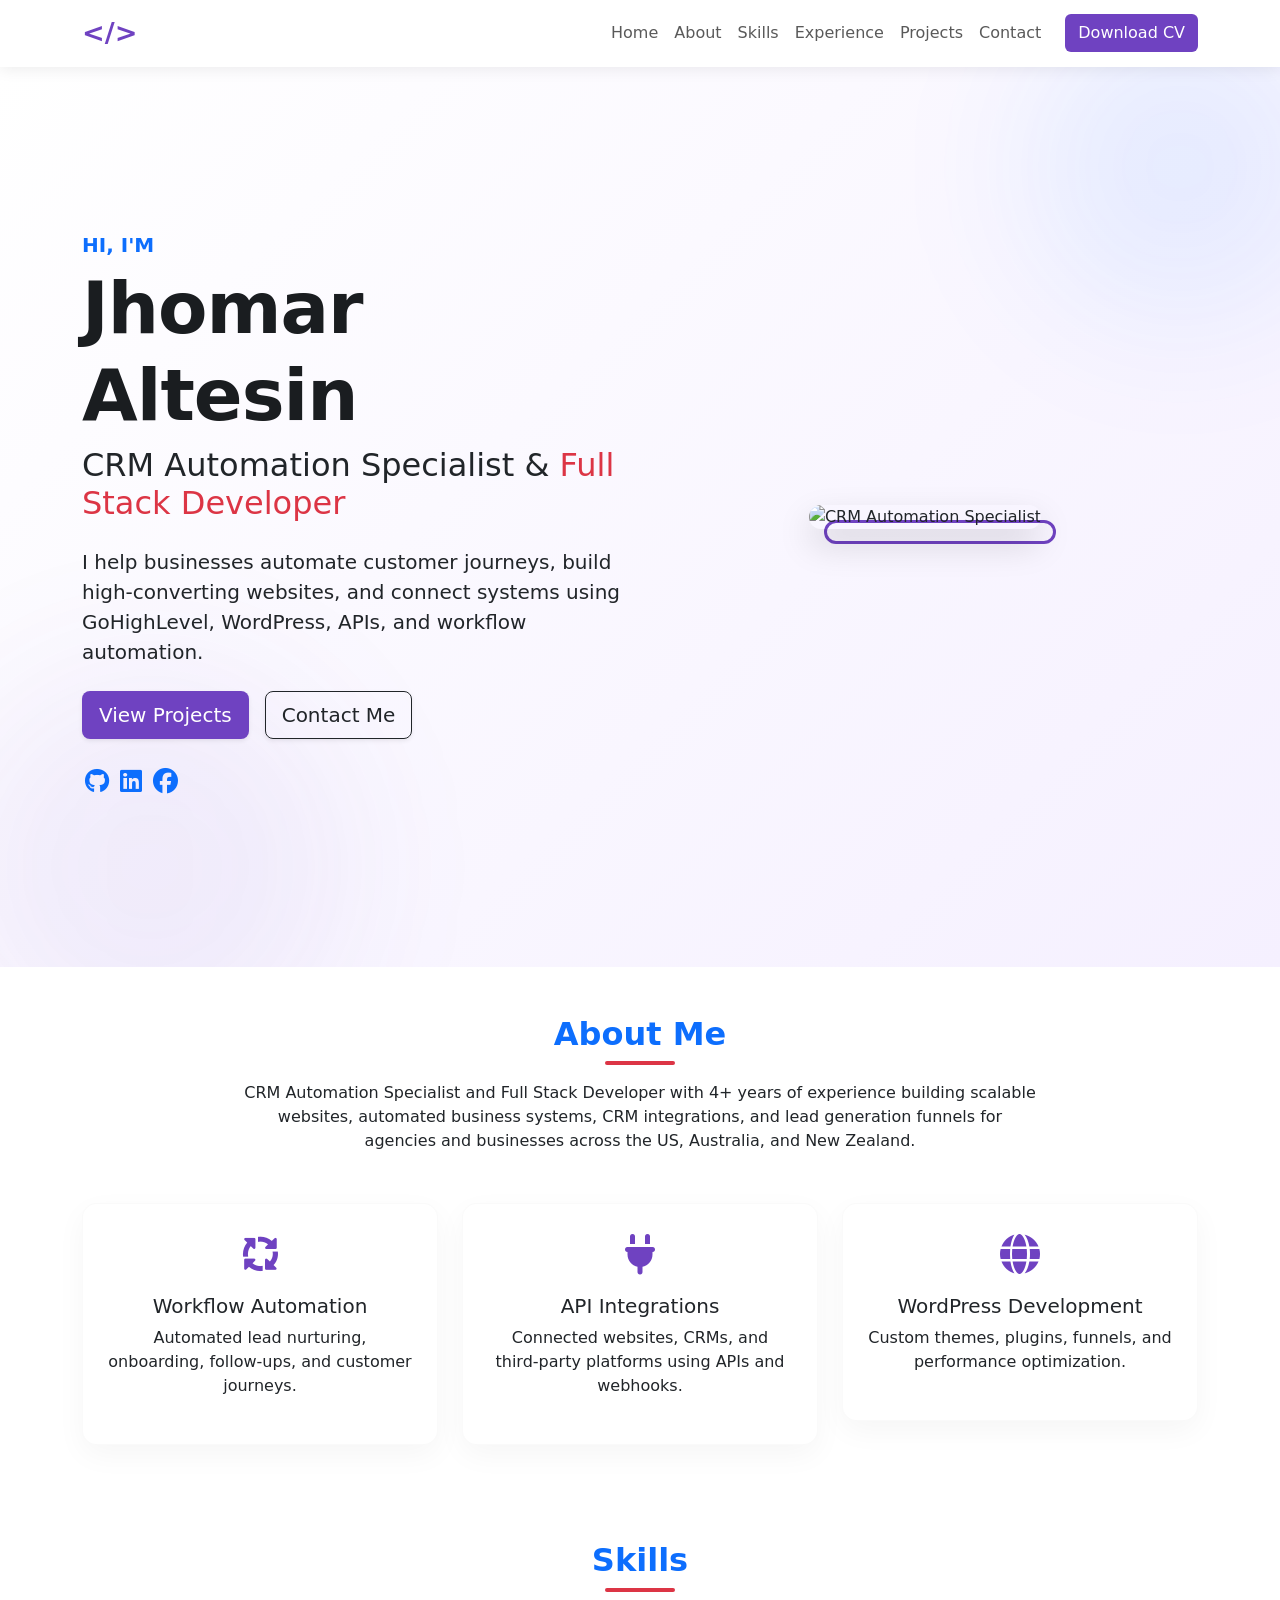
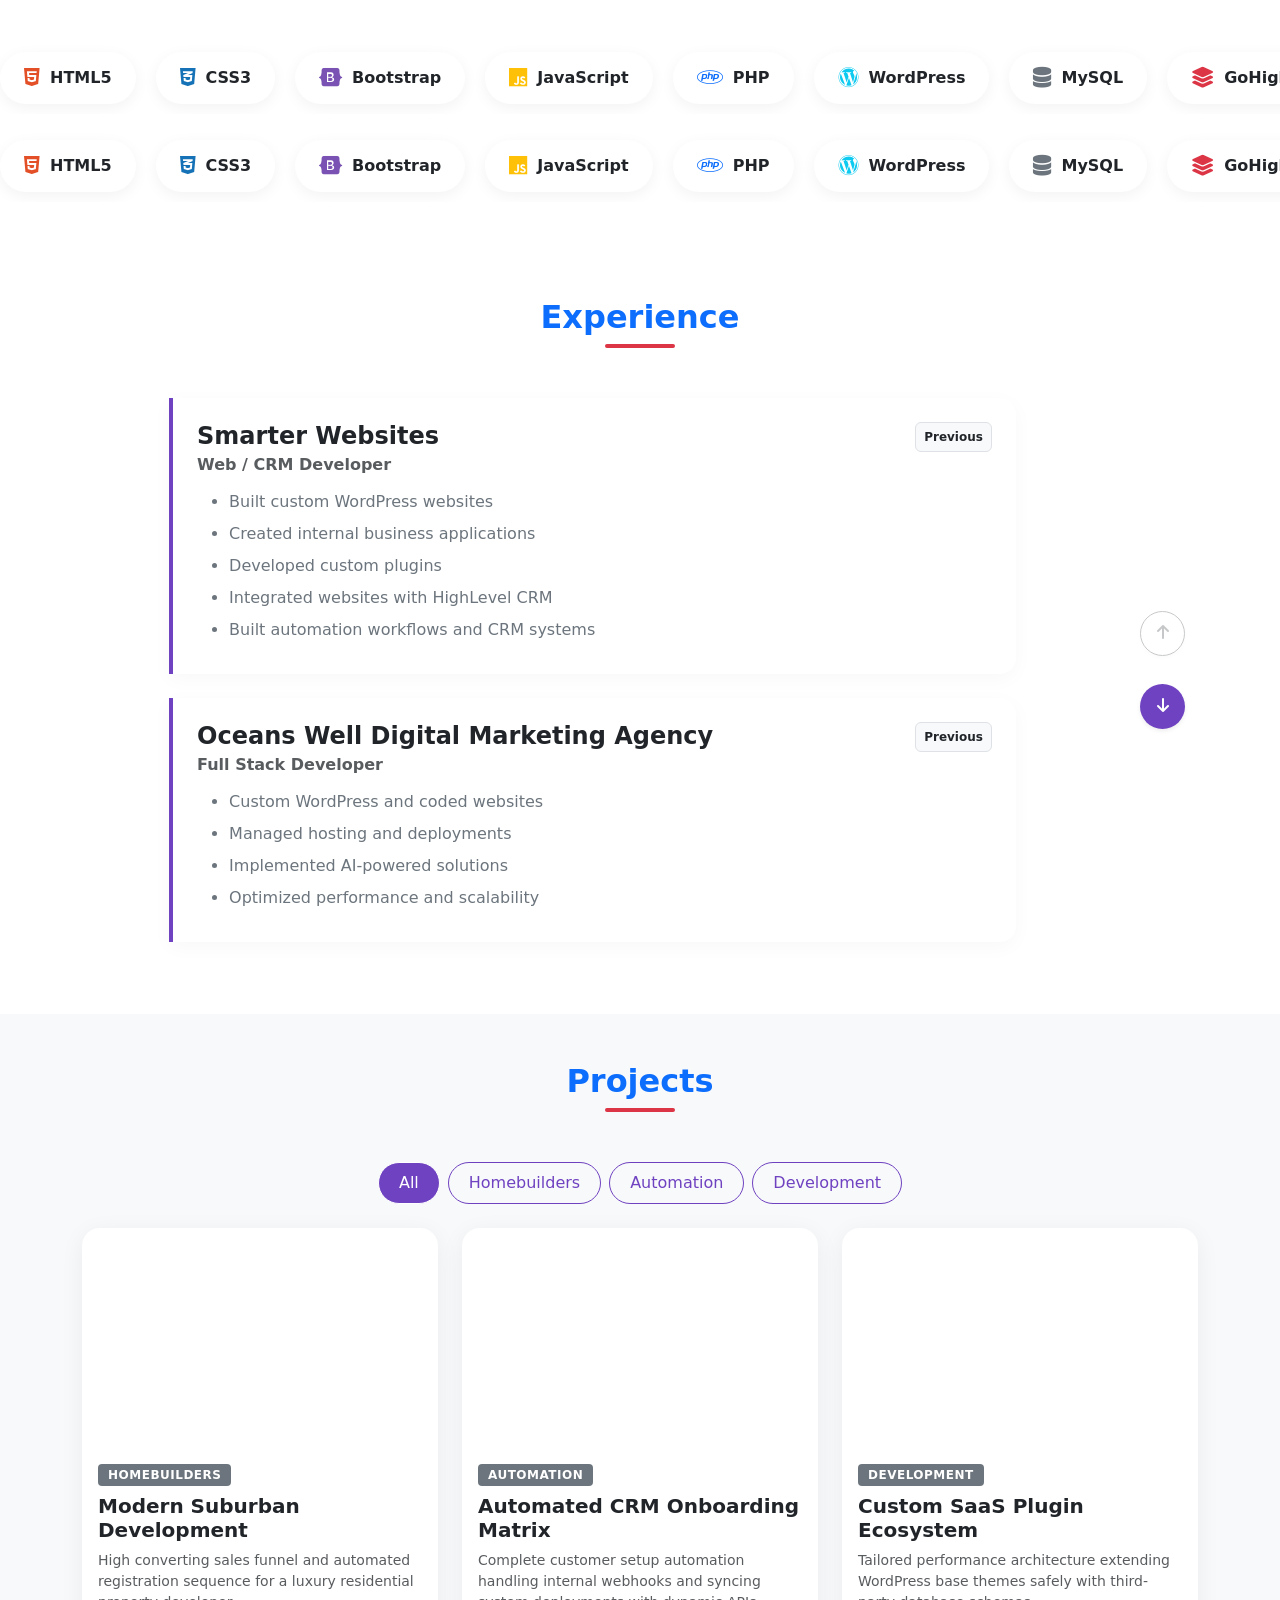
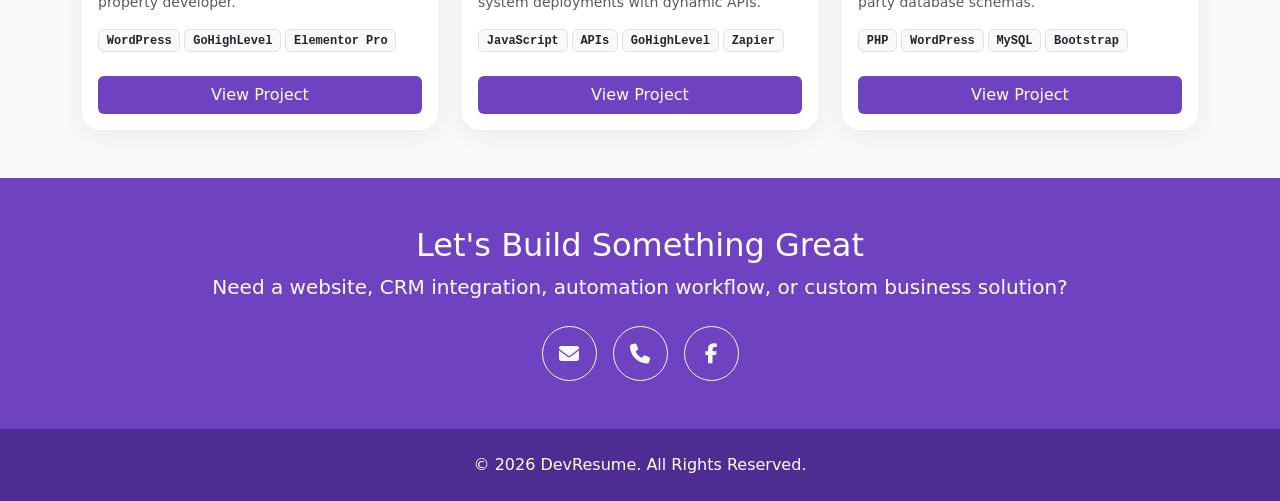
==== index.html @ ee6eca31 "upload" ====
<!DOCTYPE html>
<html lang="en">

<head>
    <meta charset="UTF-8">
    <meta name="viewport" content="width=device-width, initial-scale=1.0">
    <title>Jhomar Altesin | Developer Portfolio</title>
    <!-- Bootstrap & FontAwesome -->
    <link href="https://cdn.jsdelivr.net/npm/bootstrap@5.3.3/dist/css/bootstrap.min.css" rel="stylesheet">
    <link rel="stylesheet" href="https://cdnjs.cloudflare.com/ajax/libs/font-awesome/6.5.2/css/all.min.css">
    <!-- Custom Extracted Stylesheet -->
    <link rel="stylesheet" href="style.css">
</head>

<body>

    <!-- NAVBAR -->
    <nav class="navbar navbar-expand-lg sticky-top">
        <div class="container">
            <a class="navbar-brand logo" href="#">&lt;/&gt;</a>
            <button class="navbar-toggler" data-bs-toggle="collapse" data-bs-target="#menu">
                <span class="navbar-toggler-icon"></span>
            </button>
            <div class="collapse navbar-collapse" id="menu">
                <ul class="navbar-nav ms-auto me-3">
                    <li class="nav-item"><a class="nav-link" href="#home">Home</a></li>
                    <li class="nav-item"><a class="nav-link" href="#about">About</a></li>
                    <li class="nav-item"><a class="nav-link" href="#skills">Skills</a></li>
                    <li class="nav-item"><a class="nav-link" href="#experience">Experience</a></li>
                    <li class="nav-item"><a class="nav-link" href="#projects">Projects</a></li>
                    <li class="nav-item"><a class="nav-link" href="#contact">Contact</a></li>
                </ul>
                <a href="#" class="btn btn-purple">Download CV</a>
            </div>
        </div>
    </nav>

    <!-- HERO -->
    <section id="home" class="hero">
        <!-- Abstract Background Decorative Elements -->
        <div class="hero-shape shape-1"></div>
        <div class="hero-shape shape-2"></div>
        <div class="container hero-content">
            <div class="row align-items-center">
                <div class="col-lg-6 slide-in-left">
                    <h5 class="blue text-uppercase fw-bold tracking-wider">Hi, I'm</h5>
                    <h1>Jhomar Altesin</h1>
                    <h2 class="mb-4">
                        CRM Automation Specialist & <span class="red">Full Stack Developer</span>
                    </h2>
                    <p class="lead mb-4">
                        I help businesses automate customer journeys, build high-converting websites, and connect
                        systems using GoHighLevel, WordPress, APIs, and workflow automation.
                    </p>
                    <div class="d-flex gap-3 flex-wrap justify-content-lg-start justify-content-center">
                        <a href="#projects" class="btn btn-purple btn-lg shadow-sm">View Projects</a>
                        <a href="#contact" class="btn btn-outline-dark btn-lg shadow-sm">Contact Me</a>
                    </div>
                    <div class="social-icons mt-4">
                        <a href="https://github.com/yourusername"><i class="fab fa-github"></i></a>
                        <a href="https://www.linkedin.com"><i class="fab fa-linkedin"></i></a>
                        <a href="https://www.facebook.com/altesin.jhom"><i class="fab fa-facebook"></i></a>
                    </div>
                </div>
                <div class="col-lg-6 text-center slide-in-right mt-lg-0 mt-5">
                    <div class="hero-img-container">
                        <img src="https://media.discordapp.net/attachments/1519584018595713094/1519584112422162605/ChatGPT_Image_Jun_25_2026_02_04_35_PM.png?ex=6a3e167c&is=6a3cc4fc&hm=2b7e81c26c911195831c4b433380d1195805b6c323a499d06bf64db9340df906&=&format=webp&quality=lossless"
                            class="hero-img img-fluid" alt="CRM Automation Specialist">
                    </div>
                </div>
            </div>
        </div>
    </section>

    <!-- ABOUT -->
    <section id="about" class="py-5">
        <div class="container">
            <div class="section-title">
                <h2>About Me</h2>
                <div class="line"></div>
                <p class="text-center mx-auto mt-3" style="max-width:800px">
                    CRM Automation Specialist and Full Stack Developer with 4+ years of experience building scalable
                    websites, automated business systems, CRM integrations, and lead generation funnels for agencies and
                    businesses across the US, Australia, and New Zealand.
                </p>
            </div>
            <div class="row g-4">
                <div class="col-md-4">
                    <div class="feature-card">
                        <i class="fas fa-arrows-spin"></i>
                        <h5>Workflow Automation</h5>
                        <p>Automated lead nurturing, onboarding, follow-ups, and customer journeys.</p>
                    </div>
                </div>
                <div class="col-md-4">
                    <div class="feature-card">
                        <i class="fas fa-plug"></i>
                        <h5>API Integrations</h5>
                        <p>Connected websites, CRMs, and third-party platforms using APIs and webhooks.</p>
                    </div>
                </div>
                <div class="col-md-4">
                    <div class="feature-card">
                        <i class="fas fa-globe"></i>
                        <h5>WordPress Development</h5>
                        <p>Custom themes, plugins, funnels, and performance optimization.</p>
                    </div>
                </div>
            </div>
        </div>
    </section>

    <!-- SKILLS (Dual Continuous Scroll) -->
    <section id="skills" class="skills py-5 overflow-hidden">
        <div class="container">
            <div class="section-title">
                <h2>Skills</h2>
                <div class="line"></div>
            </div>
        </div>

        <!-- Track 1: Moving Left -->
        <div class="marquee-wrapper mb-3">
            <div class="marquee-track track-left">
                <!-- Row 1 Badges (Duplicated in script for seamless infinite layout) -->
                <div class="skill-badge"><i class="fab fa-html5 text-orange"></i> HTML5</div>
                <div class="skill-badge"><i class="fab fa-css3-alt text-blue"></i> CSS3</div>
                <div class="skill-badge"><i class="fab fa-bootstrap text-purple"></i> Bootstrap</div>
                <div class="skill-badge"><i class="fab fa-js text-warning"></i> JavaScript</div>
                <div class="skill-badge"><i class="fab fa-php text-primary"></i> PHP</div>
                <div class="skill-badge"><i class="fab fa-wordpress text-info"></i> WordPress</div>
                <div class="skill-badge"><i class="fas fa-database text-secondary"></i> MySQL</div>
                <div class="skill-badge"><i class="fas fa-layer-group text-danger"></i> GoHighLevel</div>
                <div class="skill-badge"><i class="fas fa-robot text-success"></i> CRM Automation</div>
                <div class="skill-badge"><i class="fas fa-diagram-project text-dark"></i> Workflow Design</div>
                <div class="skill-badge"><i class="fas fa-headset text-warning"></i> Technical Support</div>
                <div class="skill-badge"><i class="fas fa-network-wired text-primary"></i> API Integration</div>
            </div>
        </div>

        <!-- Track 2: Moving Right -->
        <div class="marquee-wrapper">
            <div class="marquee-track track-right">
                <!-- Row 2 Badges -->
                <div class="skill-badge"><i class="fab fa-html5 text-orange"></i> HTML5</div>
                <div class="skill-badge"><i class="fab fa-css3-alt text-blue"></i> CSS3</div>
                <div class="skill-badge"><i class="fab fa-bootstrap text-purple"></i> Bootstrap</div>
                <div class="skill-badge"><i class="fab fa-js text-warning"></i> JavaScript</div>
                <div class="skill-badge"><i class="fab fa-php text-primary"></i> PHP</div>
                <div class="skill-badge"><i class="fab fa-wordpress text-info"></i> WordPress</div>
                <div class="skill-badge"><i class="fas fa-database text-secondary"></i> MySQL</div>
                <div class="skill-badge"><i class="fas fa-layer-group text-danger"></i> GoHighLevel</div>
                <div class="skill-badge"><i class="fas fa-robot text-success"></i> CRM Automation</div>
                <div class="skill-badge"><i class="fas fa-diagram-project text-dark"></i> Workflow Design</div>
                <div class="skill-badge"><i class="fas fa-headset text-warning"></i> Technical Support</div>
                <div class="skill-badge"><i class="fas fa-network-wired text-primary"></i> API Integration</div>
            </div>
        </div>
    </section>

    <!-- EXPERIENCE -->
    <section id="experience" class="py-5">
        <div class="container">
            <div class="section-title">
                <h2>Experience</h2>
                <div class="line"></div>
            </div>
            <!-- Keep this container. The JS will now inject a 2-column layout (Cards left, Arrow right) -->
            <div id="experience-container" class="row align-items-center justify-content-center">
                <!-- Loaded dynamically via JavaScript -->
            </div>
        </div>
    </section>

    <!-- PROJECTS (Dynamic & Filterable) -->
    <section id="projects" class="py-5 bg-light">
        <div class="container">
            <div class="section-title">
                <h2>Projects</h2>
                <div class="line"></div>
            </div>

            <!-- Filter Buttons -->
            <div class="row mb-4">
                <div class="col-12 d-flex justify-content-center gap-2 flex-wrap" id="filter-buttons">
                    <button class="btn btn-purple filter-btn active" data-filter="all">All</button>
                    <!-- Categories dynamically generated here -->
                </div>
            </div>

            <div class="row g-4" id="projects-container">
                <!-- Loaded dynamically via JavaScript -->
            </div>
        </div>
    </section>

    <!-- CONTACT -->
    <section id="contact" class="contact py-5">
        <div class="container text-center">
            <h2>Let's Build Something Great</h2>
            <p class="lead">Need a website, CRM integration, automation workflow, or custom business solution?</p>
            <div class="mt-4 d-flex justify-content-center gap-3">

                <a href="mailto:altesin.jhomar@gmail.com"
                    class="btn btn-outline-light d-inline-flex align-items-center justify-content-center rounded-circle"
                    style="width: 55px; height: 55px;" title="Email Me">
                    <i class="fas fa-envelope fs-5"></i>
                </a>

                <a href="tel:+639451230607"
                    class="btn btn-outline-light d-inline-flex align-items-center justify-content-center rounded-circle"
                    style="width: 55px; height: 55px;" title="Call Me">
                    <i class="fas fa-phone fs-5"></i>
                </a>

                <a href="https://facebook.com/altesin.jhom" target="_blank"
                    class="btn btn-outline-light d-inline-flex align-items-center justify-content-center rounded-circle"
                    style="width: 55px; height: 55px;" title="Facebook Profile">
                    <i class="fab fa-facebook-f fs-5"></i>
                </a>

            </div>
        </div>
    </section>

    <footer class="py-4 text-center">
        <div class="container">
            &copy; 2026 DevResume. All Rights Reserved.
        </div>
    </footer>

    <!-- Scripts -->
    <script src="https://cdn.jsdelivr.net/npm/bootstrap@5.3.3/dist/js/bootstrap.bundle.min.js"></script>
    <script src="script.js"></script>
</body>

</html>
---- style.css ----
:root {
  --purple: #6f42c1;
  --purple-light: #f5f0ff;
  --blue: #0d6efd;
  --red: #dc3545;
  --black: #212529;
}

html {
  scroll-behavior: smooth;
}

body {
  font-family: "Segoe UI", system-ui, sans-serif;
  color: var(--black);
  overflow-x: hidden;
}

.navbar {
  background: #fff;
  box-shadow: 0 2px 15px rgba(0, 0, 0, 0.08);
}

.logo {
  font-size: 1.7rem;
  font-weight: 700;
  color: var(--purple);
  text-decoration: none;
}

.nav-link {
  font-weight: 500;
}

.btn-purple {
  background: var(--purple);
  color: white;
}

.btn-purple:hover {
  background: #5b35a4;
  color: white;
}

/* --- DESIGNED HERO SECTION --- */
.hero {
  background: linear-gradient(135deg, #ffffff 0%, var(--purple-light) 100%);
  min-height: 100vh;
  display: flex;
  align-items: center;
  position: relative;
  overflow: hidden;
}
.social-icons a {
  font-size: 25px;
  margin: 3px;
}

/* Background Design Shapes */
.hero-shape {
  position: absolute;
  border-radius: 50%;
  filter: blur(80px);
  z-index: 1;
  opacity: 0.6;
}
.shape-1 {
  width: 300px;
  height: 300px;
  background: rgba(13, 110, 253, 0.15);
  top: -50px;
  right: -50px;
}
.shape-2 {
  width: 400px;
  height: 400px;
  background: rgba(111, 66, 193, 0.12);
  bottom: -100px;
  left: -50px;
}

.hero-content {
  position: relative;
  z-index: 2;
}

.hero h1 {
  font-size: 4.5rem;
  font-weight: 800;
  letter-spacing: -1px;
  color: #1a1d20;
}

.hero .blue {
  color: var(--blue);
}
.hero .red {
  color: var(--red);
}

/* Creative Image Border Frame */
.hero-img-container {
  position: relative;
  display: inline-block;
}
.hero-img-container::before {
  content: "";
  position: absolute;
  top: 15px;
  left: 15px;
  right: -15px;
  bottom: -15px;
  border: 3px solid var(--purple);
  border-radius: 24px;
  z-index: -1;
}

.hero-img {
  width: 100%;
  max-width: 480px;
  border-radius: 20px;
  box-shadow: 0 15px 35px rgba(0, 0, 0, 0.15);
  transition: transform 0.5s ease;
}
.hero-img:hover {
  transform: scale(1.02) rotate(1deg);
}

/* --- ANIMATIONS (Sliding Entering Frameworks) --- */
.slide-in-left {
  animation: slideLeft 1s cubic-bezier(0.16, 1, 0.3, 1) both;
}
.slide-in-right {
  animation: slideRight 1s cubic-bezier(0.16, 1, 0.3, 1) both;
}

@keyframes slideLeft {
  0% {
    transform: translateX(-60px);
    opacity: 0;
  }
  100% {
    transform: translateX(0);
    opacity: 1;
  }
}
@keyframes slideRight {
  0% {
    transform: translateX(60px);
    opacity: 0;
  }
  100% {
    transform: translateX(0);
    opacity: 1;
  }
}

/* --- VISUAL TEXT PLACEMENT (Section Layouts) --- */
.section-title {
  text-align: center;
  margin-bottom: 50px;
}
.section-title h2 {
  color: var(--blue);
  font-weight: 700;
}
.section-title .line {
  width: 70px;
  height: 4px;
  background: var(--red);
  margin: auto;
  border-radius: 2px;
}

/* About Feature Cards */
.feature-card {
  background: white;
  border-radius: 15px;
  padding: 30px 25px;
  text-align: center;
  box-shadow: 0 10px 30px rgba(0, 0, 0, 0.04);
  transition: all 0.3s ease;
  border: 1px solid rgba(0, 0, 0, 0.02);
}
.feature-card:hover {
  transform: translateY(-8px);
  box-shadow: 0 15px 35px rgba(111, 66, 193, 0.1);
}
.feature-card i {
  color: var(--purple);
  font-size: 2.5rem;
  margin-bottom: 20px;
}

/* --- INFINITE MARQUEE SCROLL (SKILLS) --- */
.marquee-wrapper {
  width: 100%;
  display: flex;
  overflow: hidden;
  user-select: none;
}

.marquee-track {
  display: flex;
  white-space: nowrap;
  gap: 20px;
  padding: 10px 0;
}

.track-left {
  animation: scrollLeft 25s linear infinite;
}
.track-right {
  animation: scrollRight 25s linear infinite;
}

/* Hover Pauses and enlarges */
.marquee-wrapper:hover .marquee-track {
  animation-play-state: paused;
}

.skill-badge {
  background: white;
  padding: 14px 24px;
  border-radius: 50px;
  box-shadow: 0 4px 15px rgba(0, 0, 0, 0.05);
  font-weight: 600;
  display: flex;
  align-items: center;
  gap: 10px;
  cursor: pointer;
  transition:
    transform 0.3s cubic-bezier(0.175, 0.885, 0.32, 1.275),
    box-shadow 0.3s;
}
.skill-badge:hover {
  transform: scale(1.15);
  box-shadow: 0 8px 25px rgba(0, 0, 0, 0.12);
  z-index: 10;
}
.skill-badge i {
  font-size: 1.3rem;
}

@keyframes scrollLeft {
  0% {
    transform: translateX(0);
  }
  100% {
    transform: translateX(-50%);
  }
}
@keyframes scrollRight {
  0% {
    transform: translateX(-50%);
  }
  100% {
    transform: translateX(0);
  }
}

/* Icon specific tracking design colors */
.text-orange {
  color: #e34f26;
}
.text-blue {
  color: #1572b6;
}
.text-purple {
  color: #7952b3;
}
.text-warning {
  color: #f7df1e;
}
.text-primary {
  color: #4f5d95;
}
.text-info {
  color: #21759b;
}

/* Experience Layout */
.exp-card {
  border: none;
  border-left: 4px solid var(--purple);
  border-radius: 0 16px 16px 0;
  box-shadow: 0 5px 20px rgba(0, 0, 0, 0.03);
  transition: 0.3s;
}
.exp-card:hover {
  transform: translateX(5px);
  background-color: #fbf9ff;
}

/* --- PROJECTS --- */
.project-card {
  border: none;
  border-radius: 18px;
  overflow: hidden;
  box-shadow: 0 5px 25px rgba(0, 0, 0, 0.06);
  transition:
    transform 0.3s ease,
    box-shadow 0.3s ease;
  background: #fff;
  height: 100%;
}
.project-card:hover {
  transform: translateY(-8px);
  box-shadow: 0 15px 35px rgba(0, 0, 0, 0.12);
}
.project-card img {
  height: 220px;
  width: 100%;
  object-fit: cover;
}
.badge-category {
  font-size: 0.75rem;
  text-transform: uppercase;
  letter-spacing: 0.5px;
  padding: 5px 10px;
  border-radius: 4px;
}

/* Filter Controls */
.filter-btn {
  border: 1px solid var(--purple);
  background: transparent;
  color: var(--purple);
  padding: 8px 20px;
  border-radius: 30px;
  transition: 0.3s;
}
.filter-btn:hover,
.filter-btn.active {
  background: var(--purple);
  color: #fff;
}

.contact {
  background: var(--purple);
  color: white;
}
footer {
  background: #4e2c91;
  color: white;
}

/* Responsive Overrides */
@media (max-width: 991px) {
  .hero {
    text-align: center;
    padding-top: 120px;
    padding-bottom: 60px;
  }
  .hero h1 {
    font-size: 3.2rem;
  }
  .hero-img-container {
    margin-top: 40px;
  }
}
@media (max-width: 576px) {
  .hero h1 {
    font-size: 2.5rem;
  }
}

#experience-container .card {
  animation: fadeIn 0.4s ease-in-out;
}

@keyframes fadeIn {
  from {
    opacity: 0;
    transform: translateY(10px);
  }
  to {
    opacity: 1;
    transform: translateY(0);
  }
}
/* Responsive tweaks for the experience navigation stack */
@media (max-width: 767px) {
  #experience-container .flex-column {
    flex-direction: row !important;
    margin-top: 15px;
  }
}
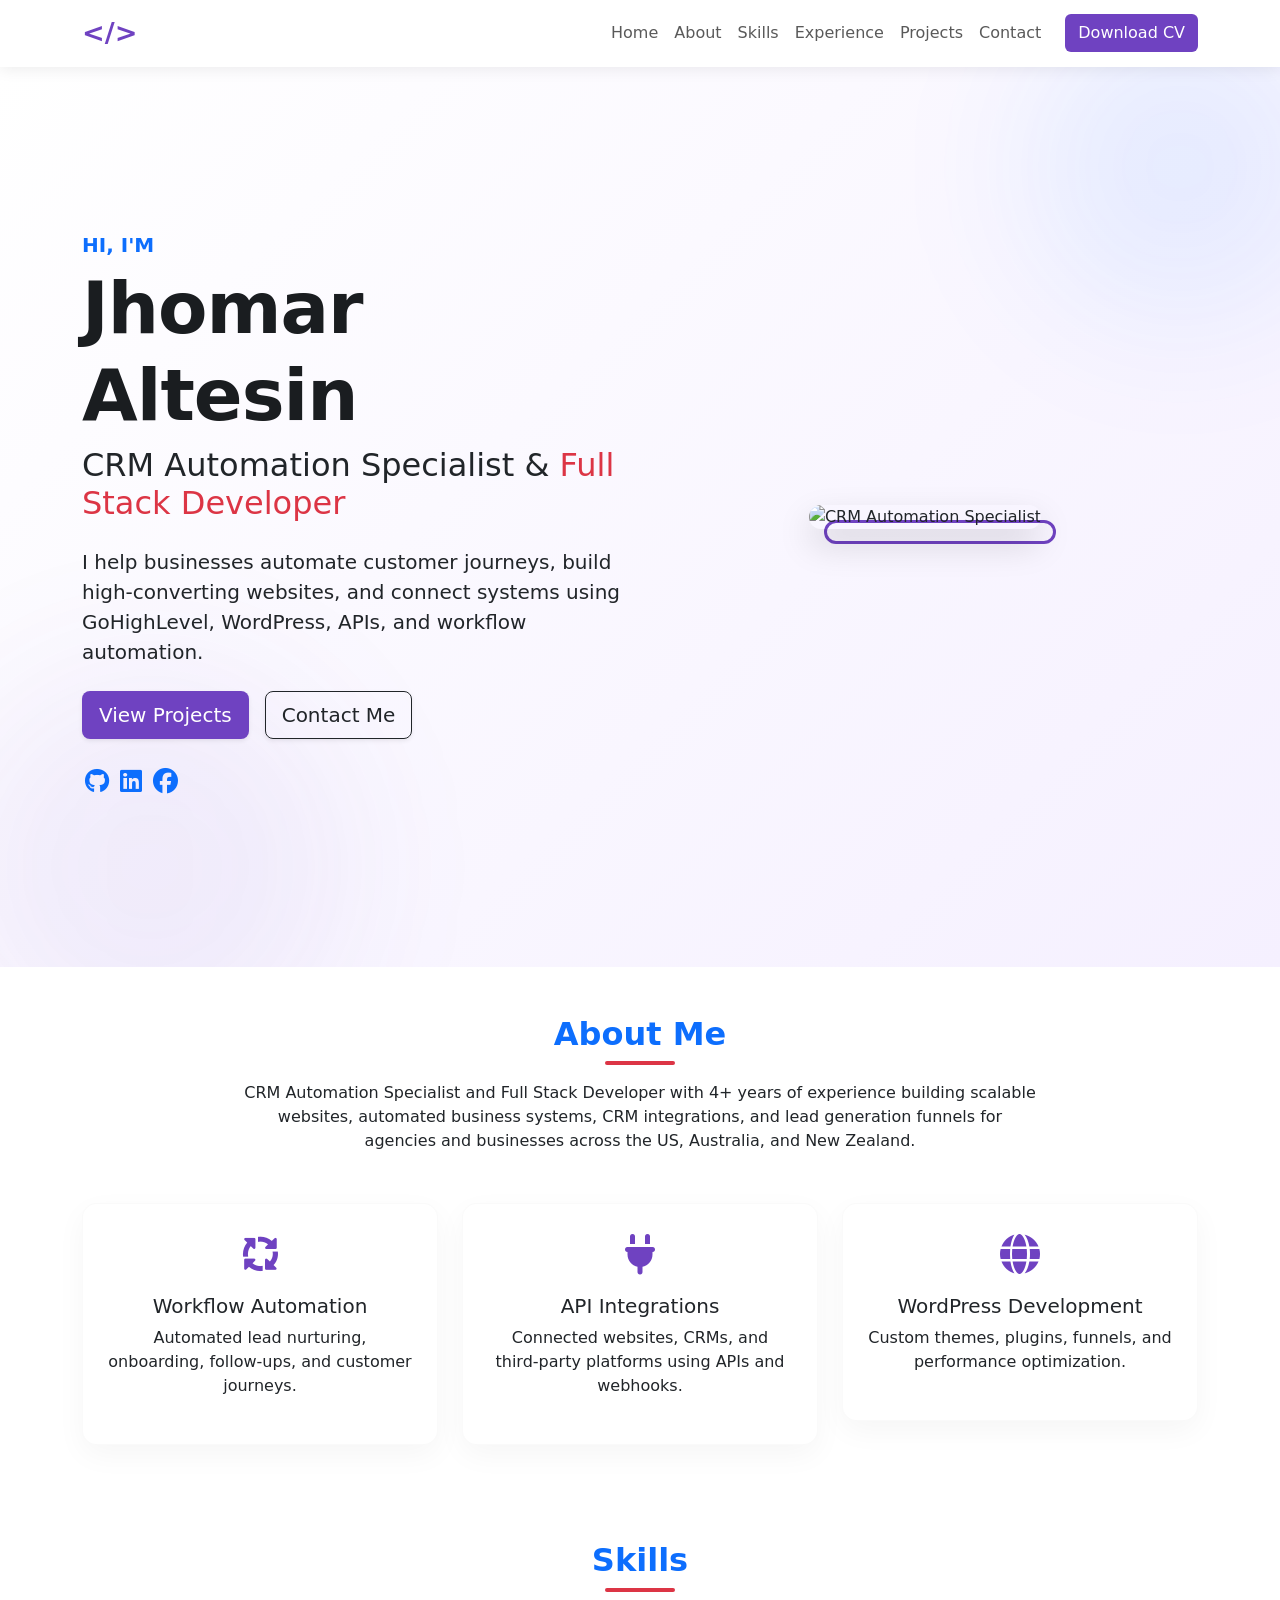
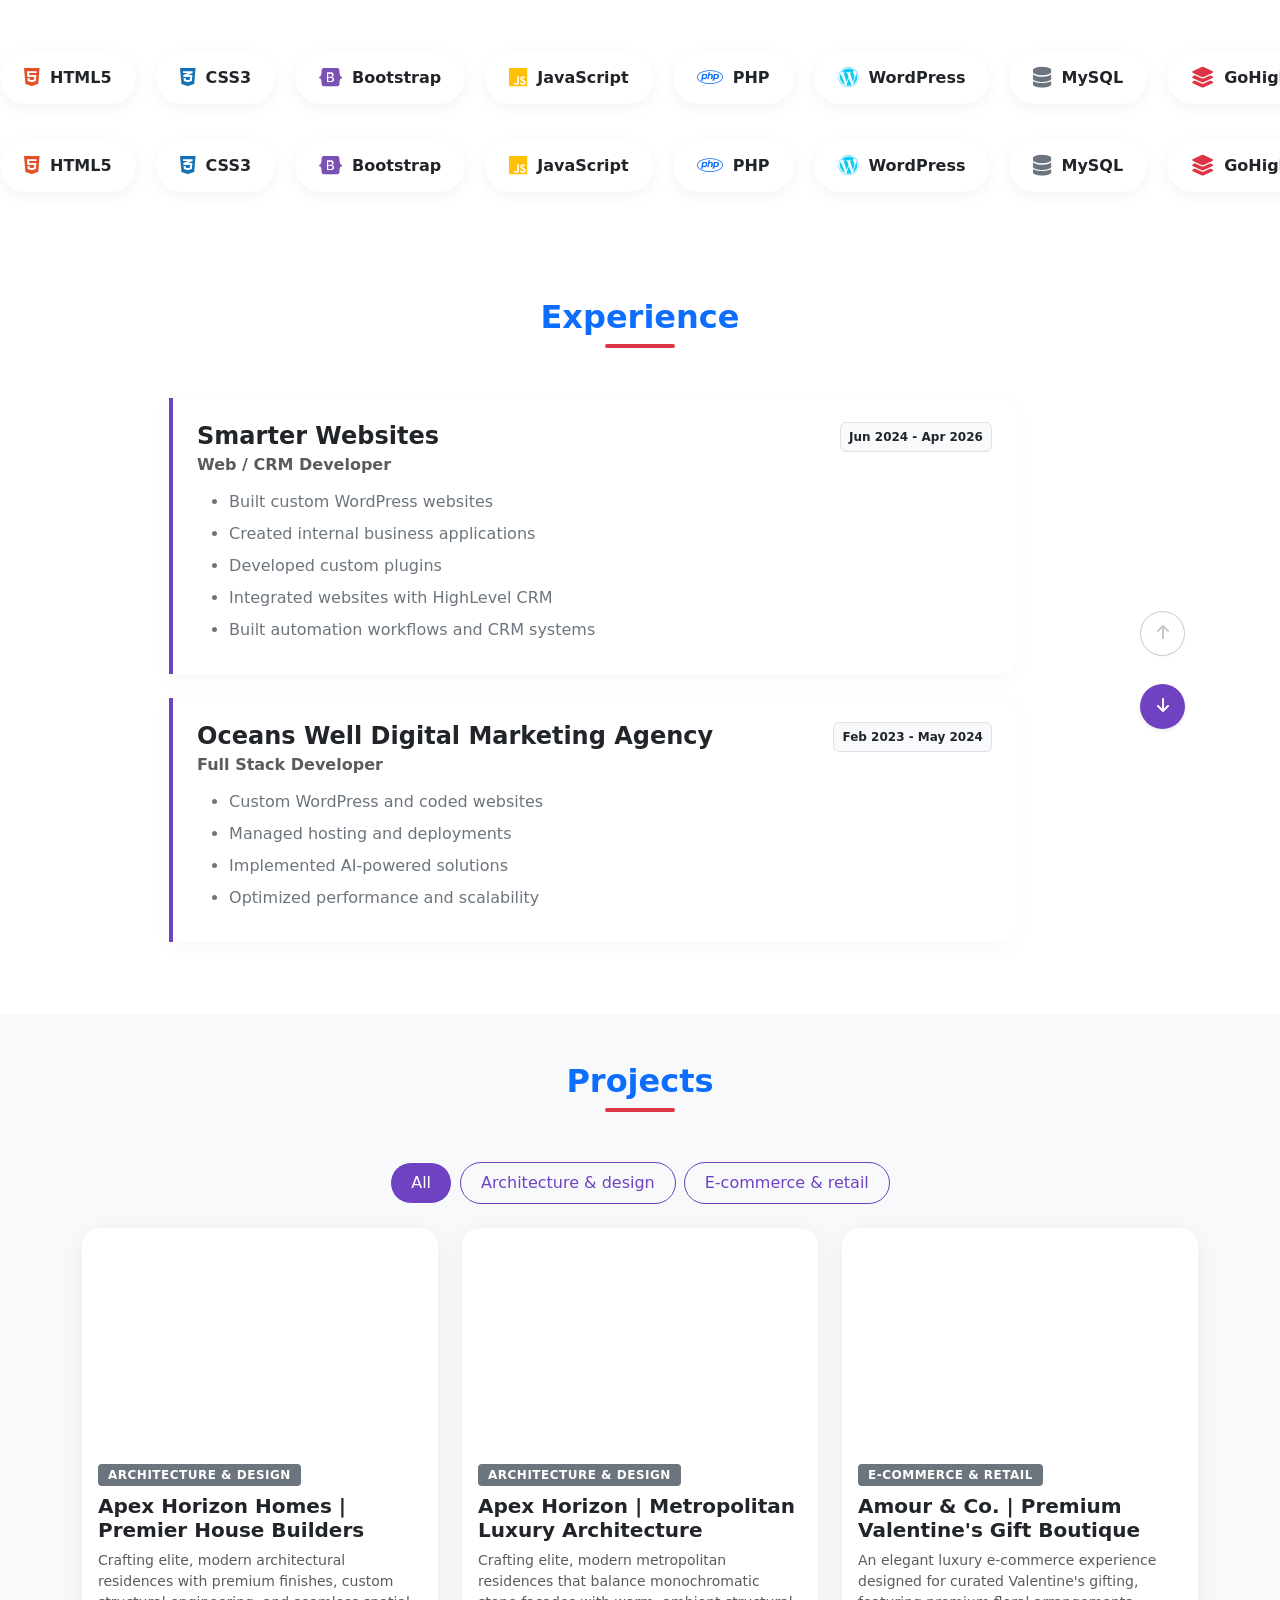
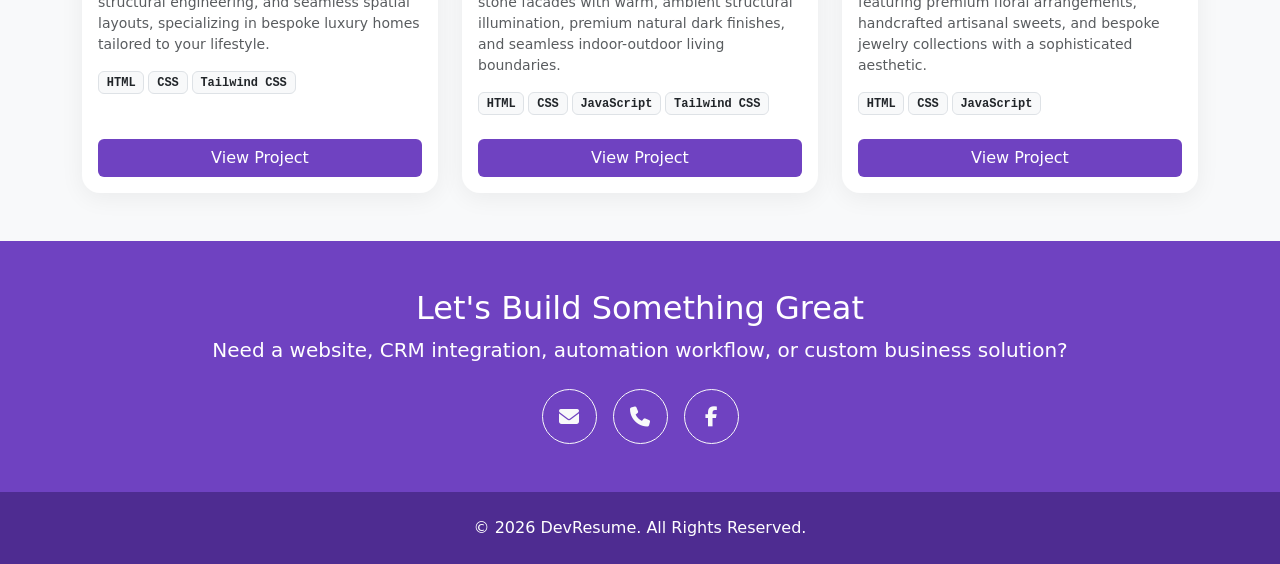
==== commit 48a274dc: "update resume and job experience section" ====
--- a/index.html
+++ b/index.html
@@ -30,7 +30,7 @@
                     <li class="nav-item"><a class="nav-link" href="#projects">Projects</a></li>
                     <li class="nav-item"><a class="nav-link" href="#contact">Contact</a></li>
                 </ul>
-                <a href="#" class="btn btn-purple">Download CV</a>
+                <a href="AltesinJhomar Ram.pdf" target="_blank" class="btn btn-purple">Download CV</a>
             </div>
         </div>
     </nav>
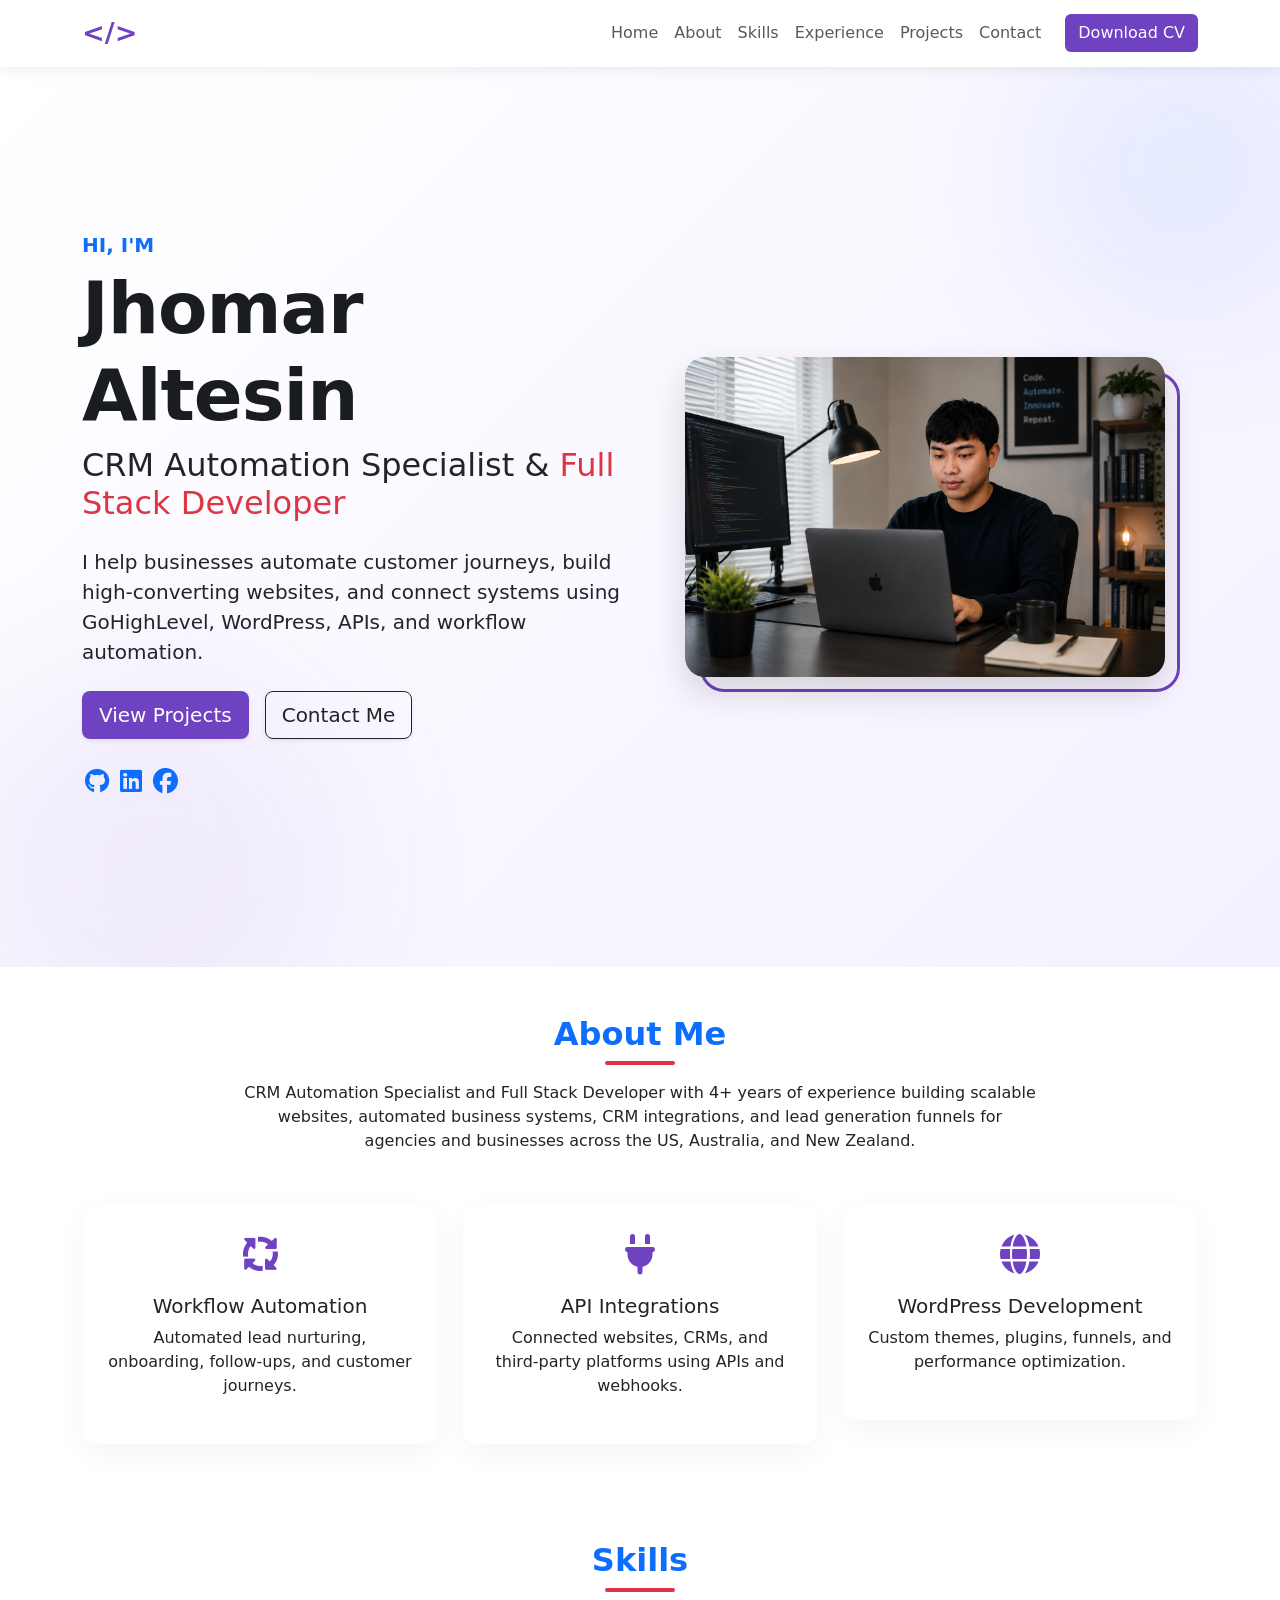
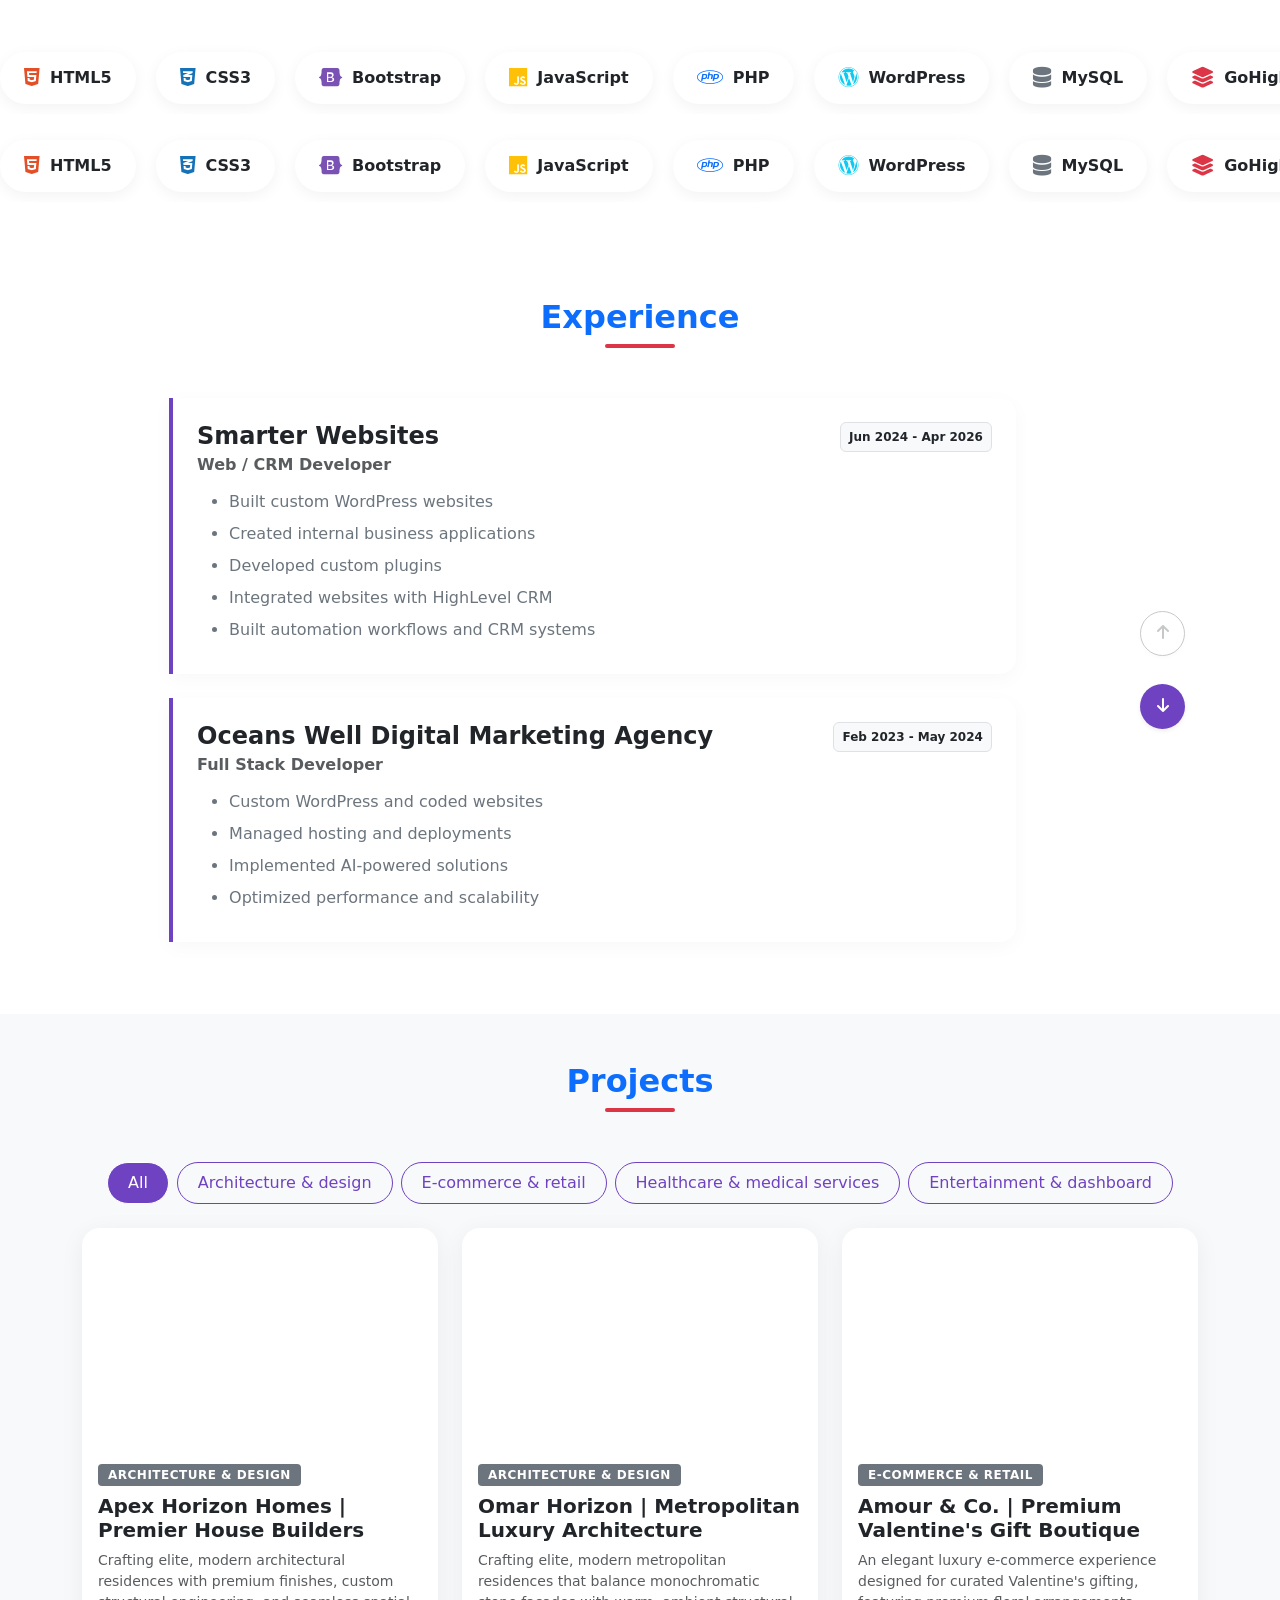
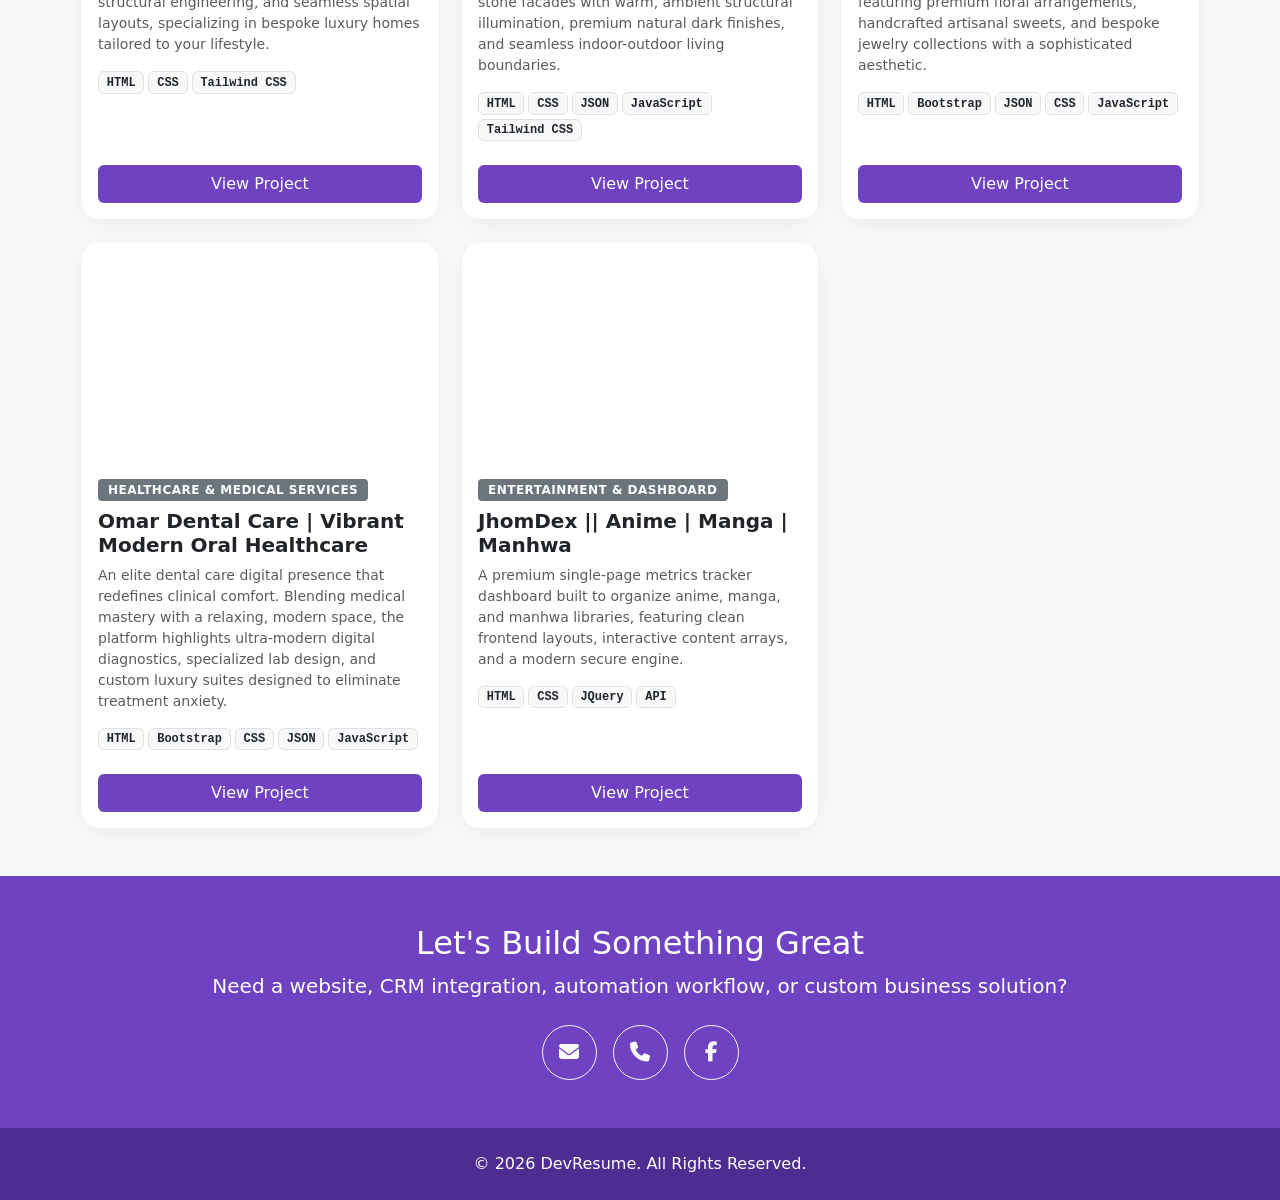
==== commit 0bbbdca6: "add project" ====
--- a/index.html
+++ b/index.html
@@ -64,8 +64,7 @@
                 </div>
                 <div class="col-lg-6 text-center slide-in-right mt-lg-0 mt-5">
                     <div class="hero-img-container">
-                        <img src="https://media.discordapp.net/attachments/1519584018595713094/1519584112422162605/ChatGPT_Image_Jun_25_2026_02_04_35_PM.png?ex=6a3e167c&is=6a3cc4fc&hm=2b7e81c26c911195831c4b433380d1195805b6c323a499d06bf64db9340df906&=&format=webp&quality=lossless"
-                            class="hero-img img-fluid" alt="CRM Automation Specialist">
+                        <img src="./assets/heroimagedev.png" class="hero-img img-fluid" alt="CRM Automation Specialist">
                     </div>
                 </div>
             </div>
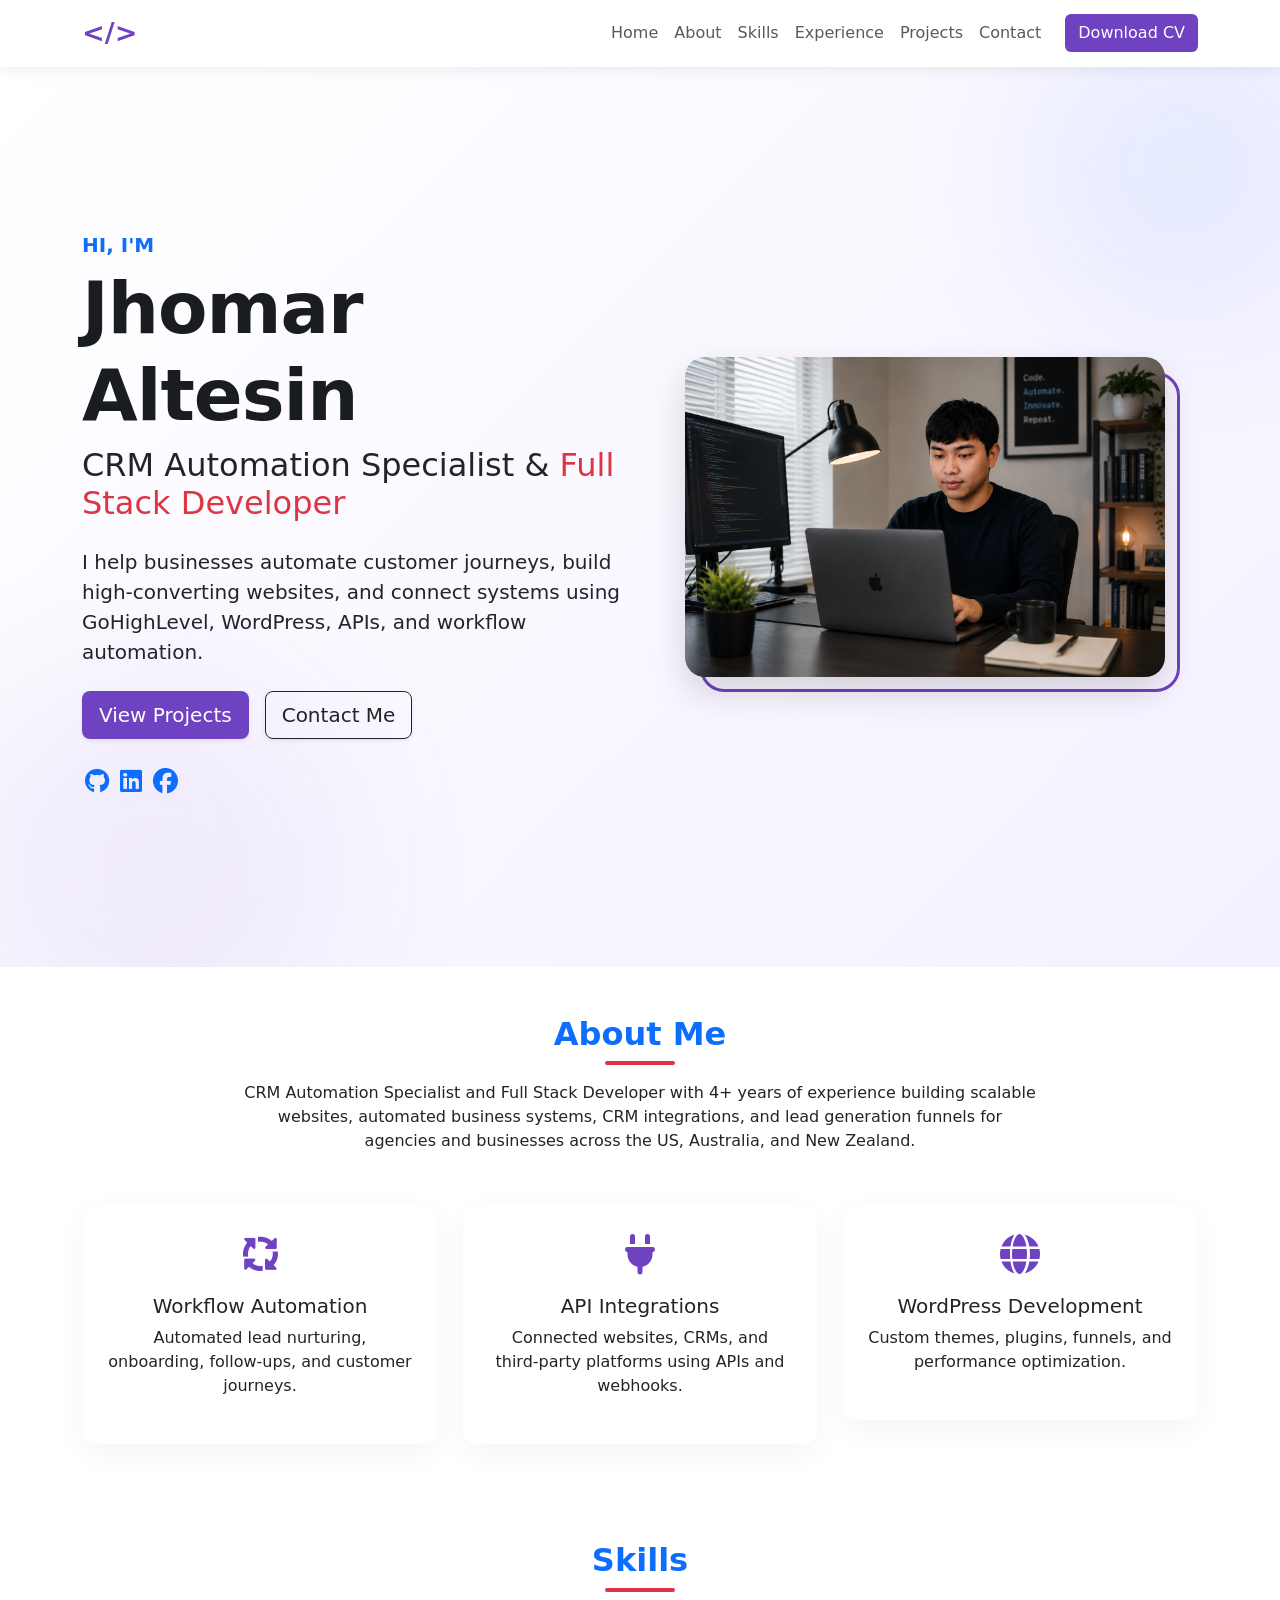
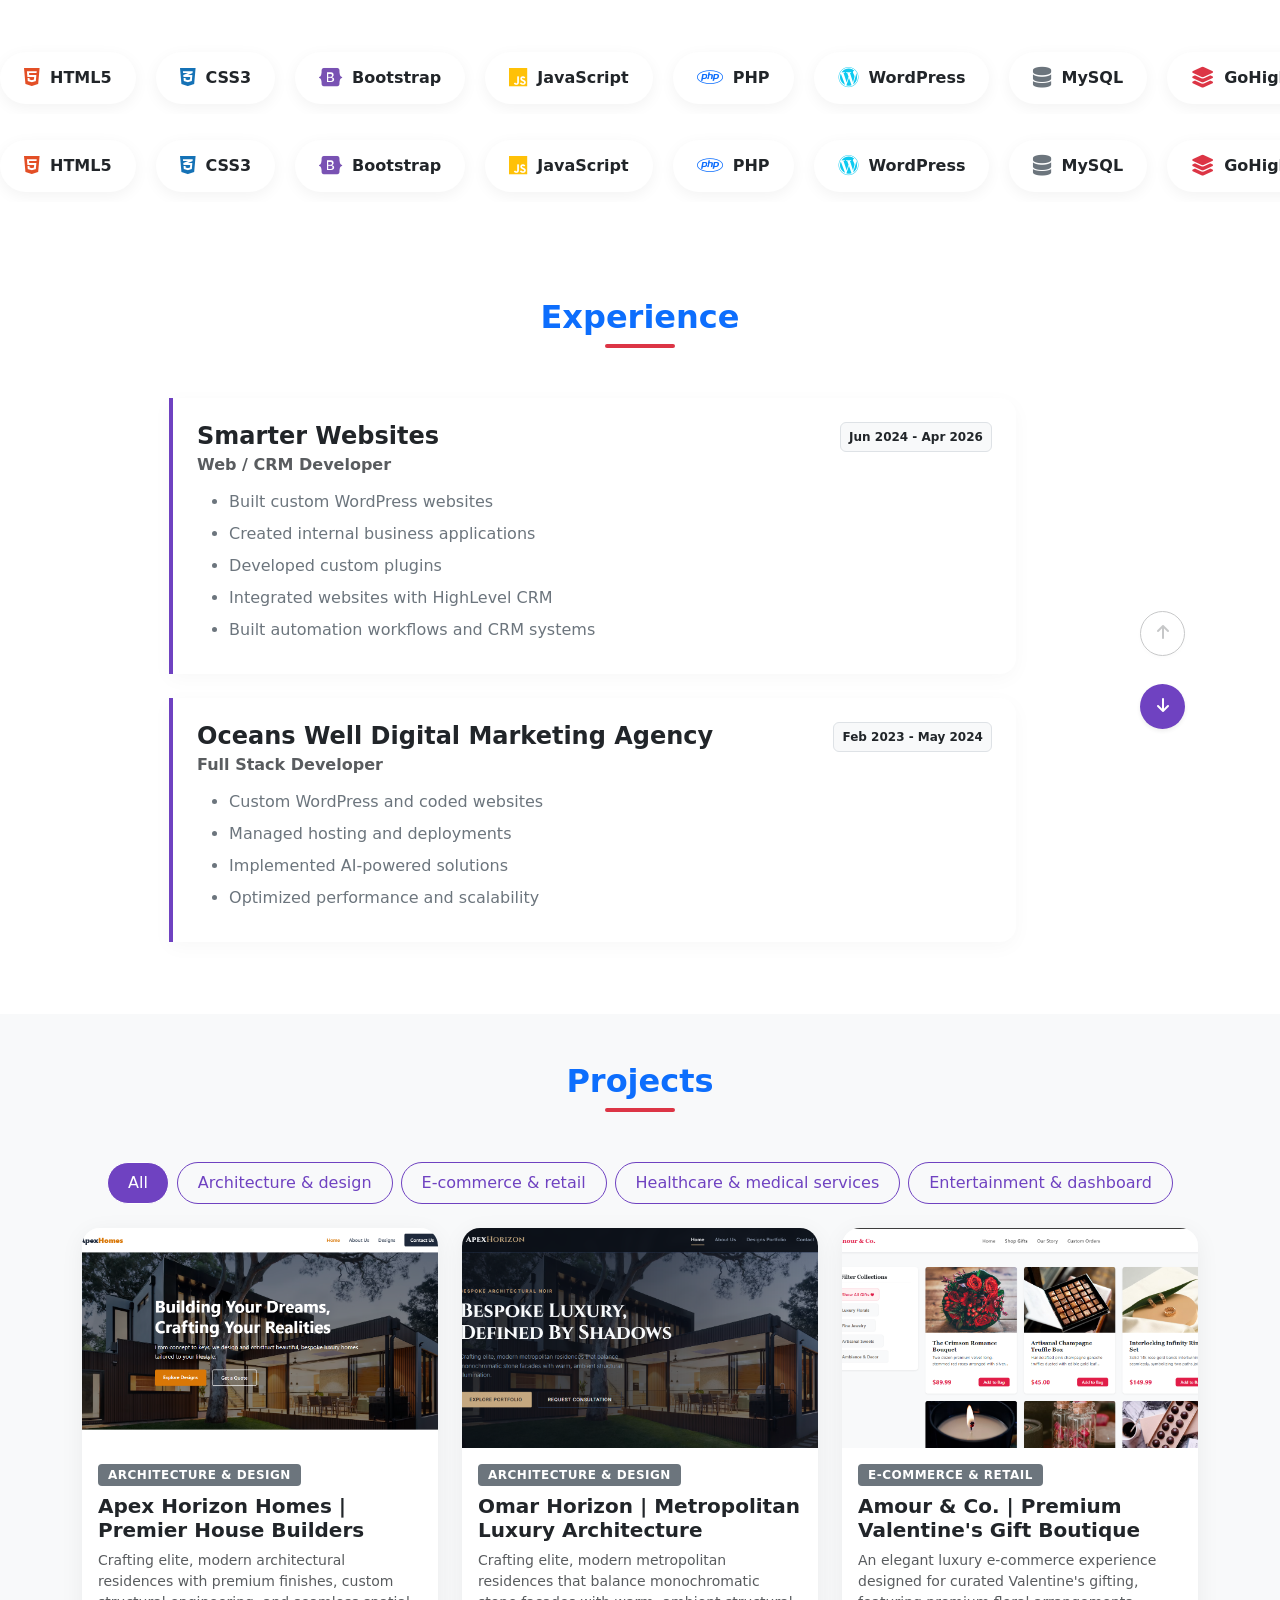
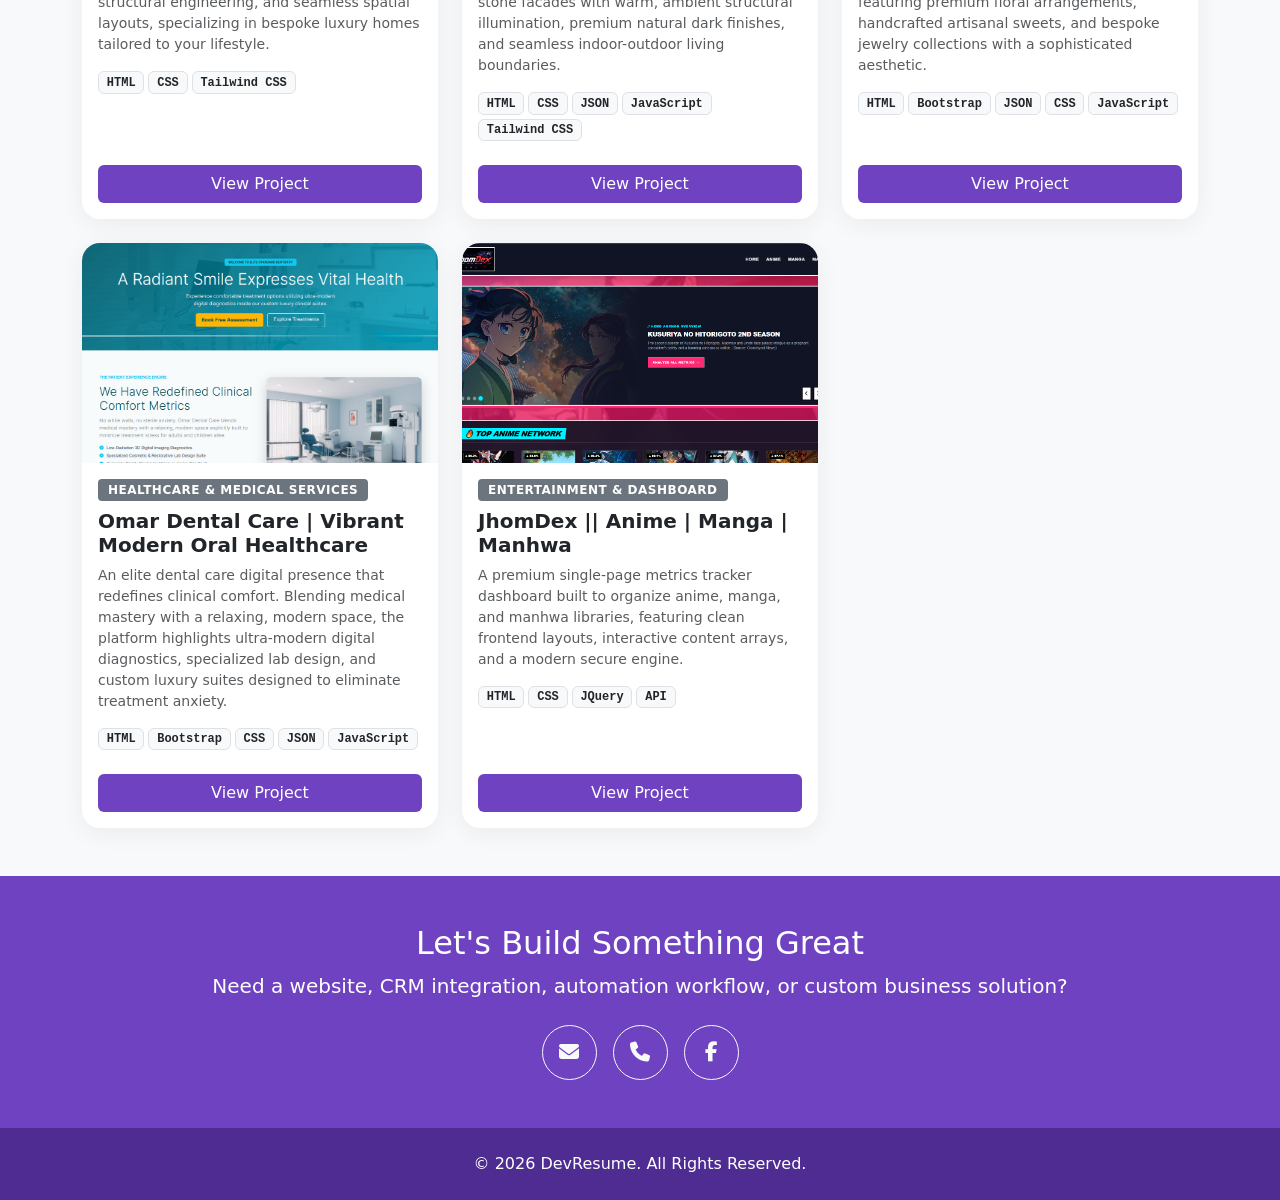
==== commit 21554330: "update image links" ====
--- a/index.html
+++ b/index.html
@@ -64,7 +64,8 @@
                 </div>
                 <div class="col-lg-6 text-center slide-in-right mt-lg-0 mt-5">
                     <div class="hero-img-container">
-                        <img src="./assets/heroimagedev.png" class="hero-img img-fluid" alt="CRM Automation Specialist">
+                        <img src="./assets/images/heroimagedev.png" class="hero-img img-fluid"
+                            alt="CRM Automation Specialist">
                     </div>
                 </div>
             </div>
@@ -140,7 +141,6 @@
         <!-- Track 2: Moving Right -->
         <div class="marquee-wrapper">
             <div class="marquee-track track-right">
-                <!-- Row 2 Badges -->
                 <div class="skill-badge"><i class="fab fa-html5 text-orange"></i> HTML5</div>
                 <div class="skill-badge"><i class="fab fa-css3-alt text-blue"></i> CSS3</div>
                 <div class="skill-badge"><i class="fab fa-bootstrap text-purple"></i> Bootstrap</div>
